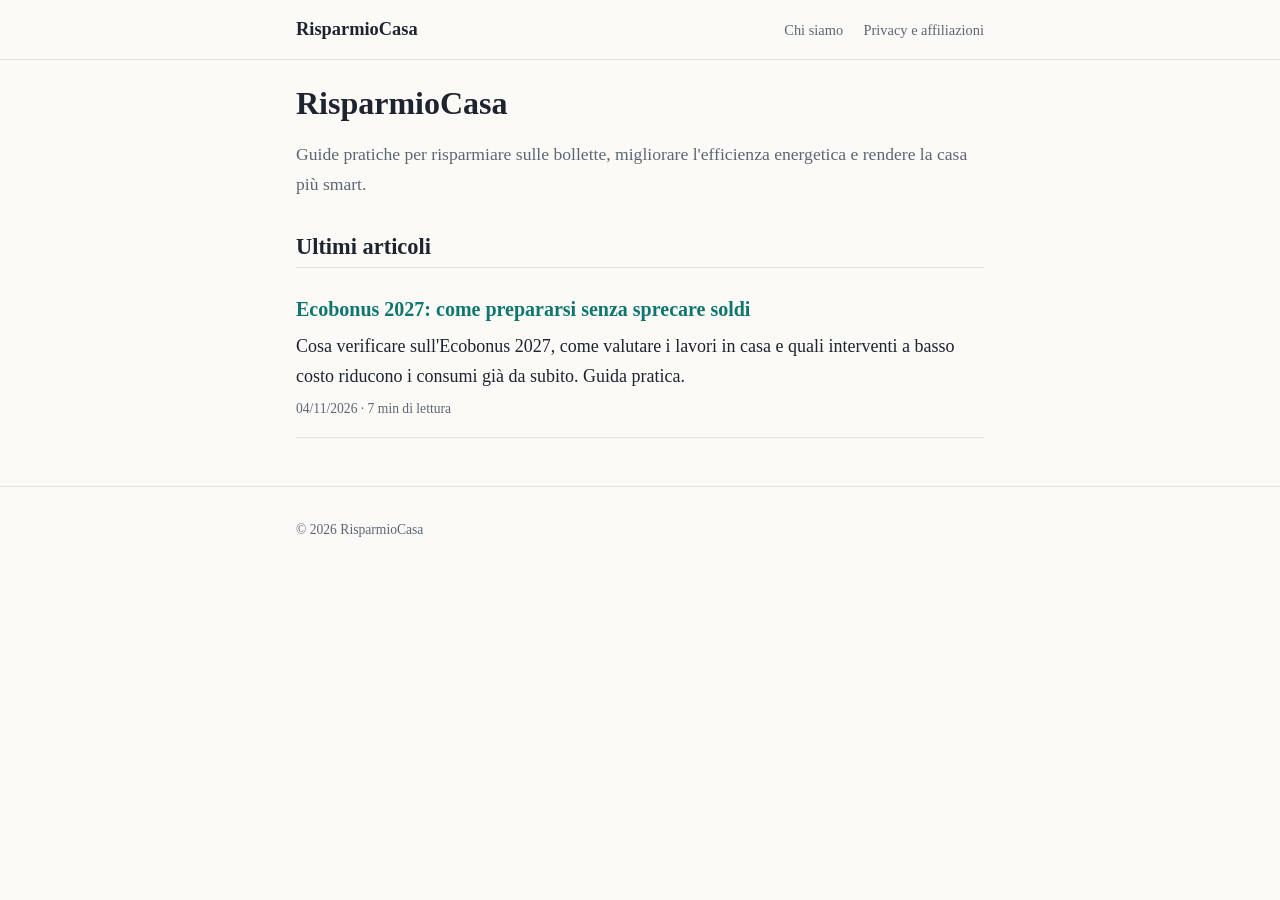
==== index.html @ 109e1e7c "Publish 2026-11-04 01:33 UTC" ====
<!doctype html>
<html lang="it">
<head>
<meta charset="utf-8">
<meta name="viewport" content="width=device-width,initial-scale=1">
<title>RisparmioCasa — Guide pratiche per risparmiare sulle bollette, migliorare l&#39;efficienza energetica e rendere la</title>
<meta name="description" content="Guide pratiche per risparmiare sulle bollette, migliorare l&#39;efficienza energetica e rendere la casa più smart.">
<link rel="canonical" href="https://gaddixone.github.io/risparmio-casa/">
<link rel="alternate" type="application/rss+xml" title="RisparmioCasa" href="https://gaddixone.github.io/risparmio-casa/rss.xml">
<meta property="og:site_name" content="RisparmioCasa">
<meta property="og:title" content="RisparmioCasa — Guide pratiche per risparmiare sulle bollette, migliorare l&#39;efficienza energetica e rendere la">
<meta property="og:description" content="Guide pratiche per risparmiare sulle bollette, migliorare l&#39;efficienza energetica e rendere la casa più smart.">
<meta property="og:url" content="https://gaddixone.github.io/risparmio-casa/">
<link rel="stylesheet" href="https://gaddixone.github.io/risparmio-casa/assets/style.css">


</head>
<body>
<header class="site-header">
  <div class="wrap">
    <a class="brand" href="https://gaddixone.github.io/risparmio-casa/">RisparmioCasa</a>
    <nav>
      <a href="https://gaddixone.github.io/risparmio-casa/about/">Chi siamo</a>
      <a href="https://gaddixone.github.io/risparmio-casa/privacy/">Privacy e affiliazioni</a>
    </nav>
  </div>
</header>
<main class="wrap">

<section class="hero">
  <h1>RisparmioCasa</h1>
  <p class="lead">Guide pratiche per risparmiare sulle bollette, migliorare l&#39;efficienza energetica e rendere la casa più smart.</p>
</section>
<h2 class="section-title">Ultimi articoli</h2>

<ul class="post-list">
  
  <li>
    <a class="post-title" href="https://gaddixone.github.io/risparmio-casa/posts/ecobonus-2027-come-prepararsi-senza-sprecare-soldi/">Ecobonus 2027: come prepararsi senza sprecare soldi</a>
    <p class="post-desc">Cosa verificare sull&#39;Ecobonus 2027, come valutare i lavori in casa e quali interventi a basso costo riducono i consumi già da subito. Guida pratica.</p>
    <p class="meta">04/11/2026 · 7 min di lettura</p>
  </li>
  
</ul>


</main>
<footer class="site-footer">
  <div class="wrap">
    <p>© 2026 RisparmioCasa</p>
  </div>
</footer>
</body>
</html>
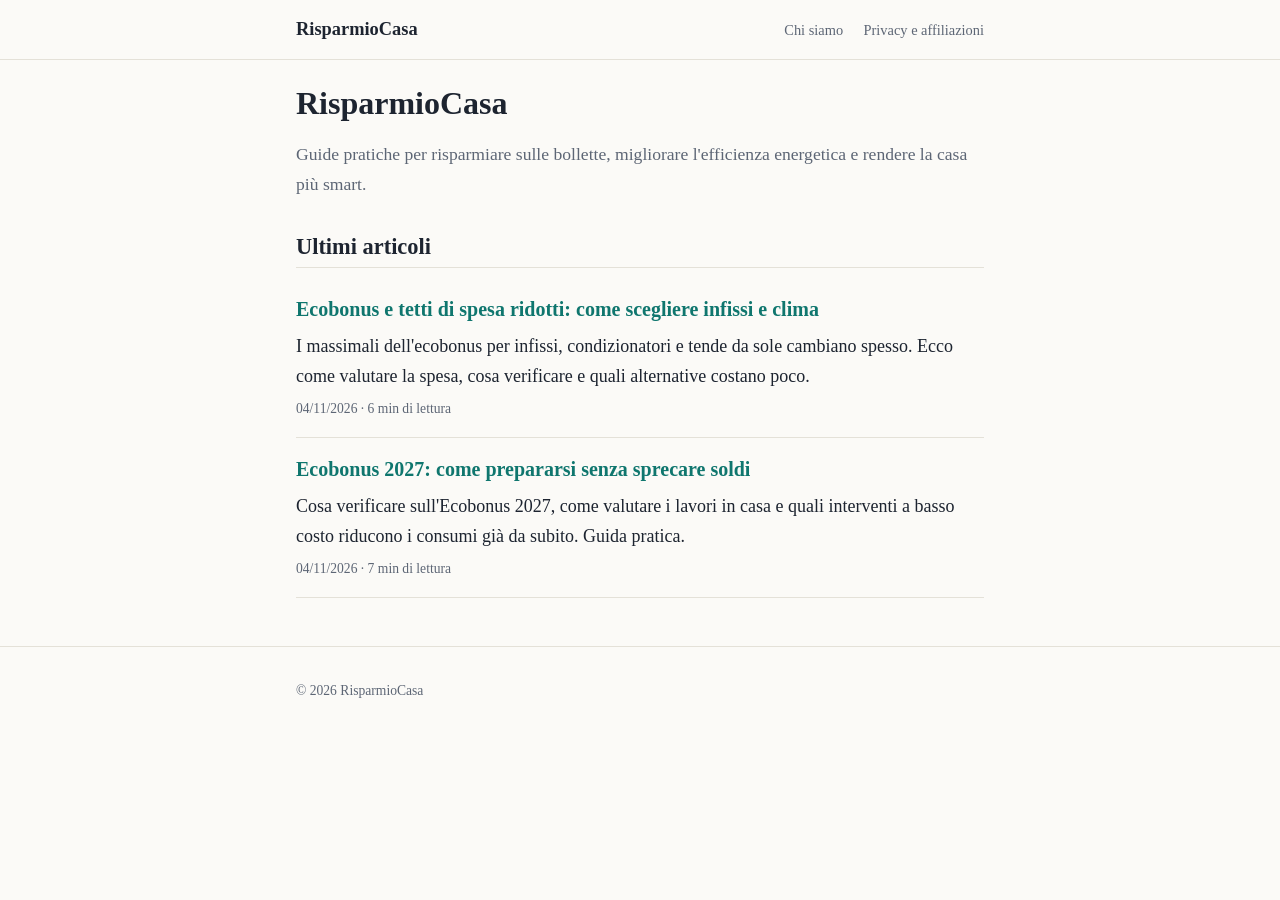
==== commit 4c5b5813: "Publish 2026-11-04 01:37 UTC" ====
--- a/index.html
+++ b/index.html
@@ -36,6 +36,12 @@
 <ul class="post-list">
   
   <li>
+    <a class="post-title" href="https://gaddixone.github.io/risparmio-casa/posts/ecobonus-e-tetti-di-spesa-ridotti-come-scegliere-infissi-e-clima/">Ecobonus e tetti di spesa ridotti: come scegliere infissi e clima</a>
+    <p class="post-desc">I massimali dell&#39;ecobonus per infissi, condizionatori e tende da sole cambiano spesso. Ecco come valutare la spesa, cosa verificare e quali alternative costano poco.</p>
+    <p class="meta">04/11/2026 · 6 min di lettura</p>
+  </li>
+  
+  <li>
     <a class="post-title" href="https://gaddixone.github.io/risparmio-casa/posts/ecobonus-2027-come-prepararsi-senza-sprecare-soldi/">Ecobonus 2027: come prepararsi senza sprecare soldi</a>
     <p class="post-desc">Cosa verificare sull&#39;Ecobonus 2027, come valutare i lavori in casa e quali interventi a basso costo riducono i consumi già da subito. Guida pratica.</p>
     <p class="meta">04/11/2026 · 7 min di lettura</p>
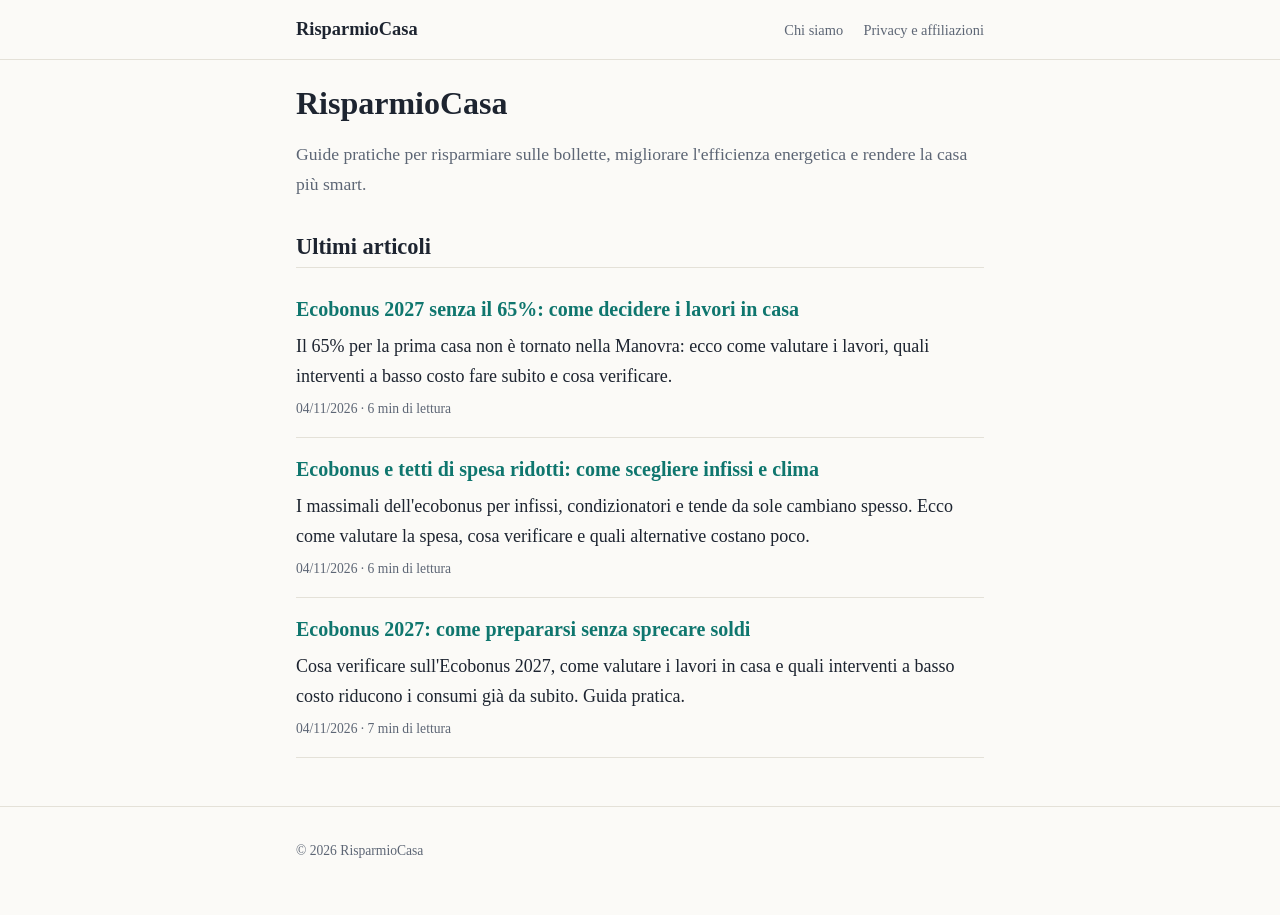
==== commit 421731d6: "Publish 2026-11-04 01:39 UTC" ====
--- a/index.html
+++ b/index.html
@@ -36,6 +36,12 @@
 <ul class="post-list">
   
   <li>
+    <a class="post-title" href="https://gaddixone.github.io/risparmio-casa/posts/ecobonus-2027-senza-il-65-come-decidere-i-lavori-in-casa/">Ecobonus 2027 senza il 65%: come decidere i lavori in casa</a>
+    <p class="post-desc">Il 65% per la prima casa non è tornato nella Manovra: ecco come valutare i lavori, quali interventi a basso costo fare subito e cosa verificare.</p>
+    <p class="meta">04/11/2026 · 6 min di lettura</p>
+  </li>
+  
+  <li>
     <a class="post-title" href="https://gaddixone.github.io/risparmio-casa/posts/ecobonus-e-tetti-di-spesa-ridotti-come-scegliere-infissi-e-clima/">Ecobonus e tetti di spesa ridotti: come scegliere infissi e clima</a>
     <p class="post-desc">I massimali dell&#39;ecobonus per infissi, condizionatori e tende da sole cambiano spesso. Ecco come valutare la spesa, cosa verificare e quali alternative costano poco.</p>
     <p class="meta">04/11/2026 · 6 min di lettura</p>
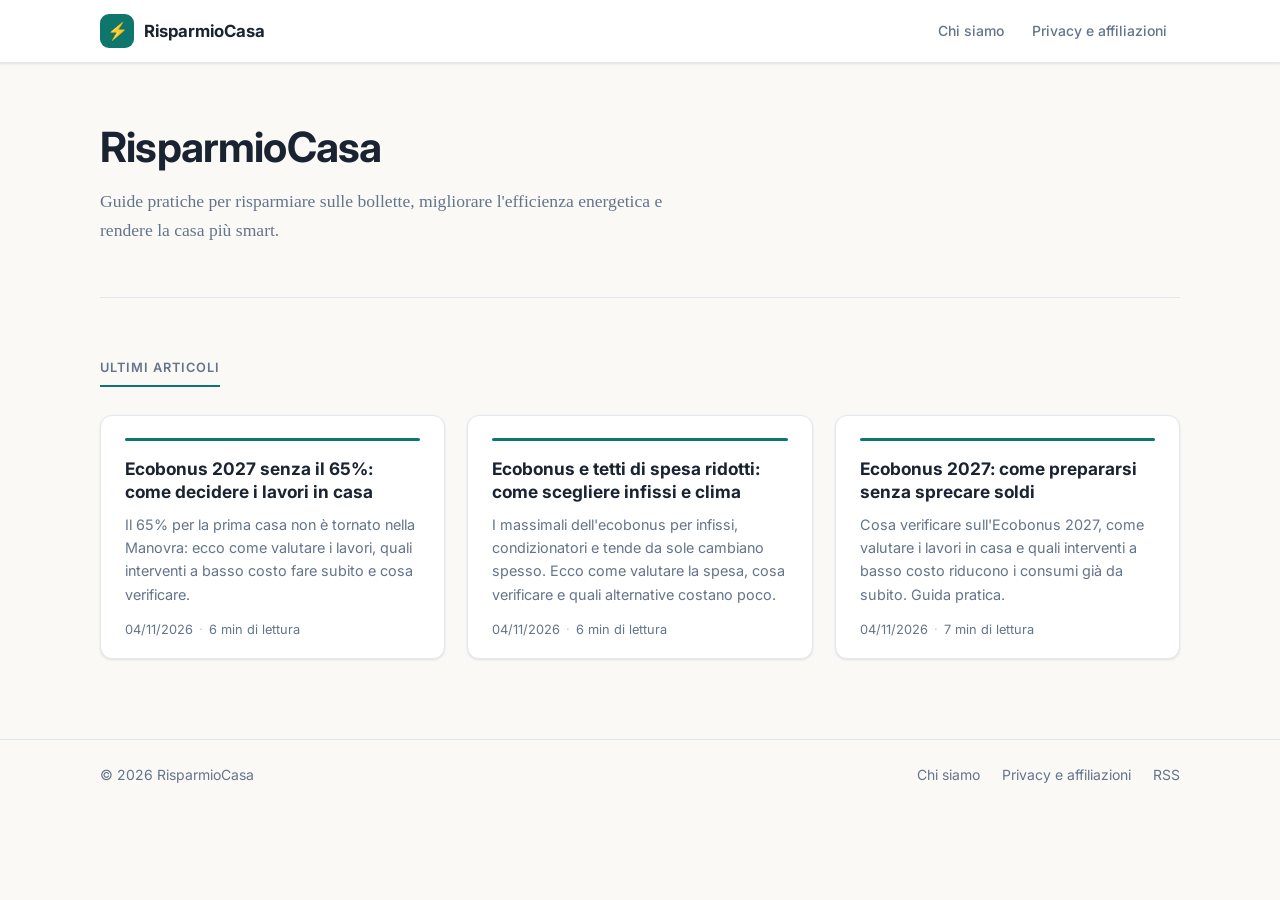
==== commit 5550b279: "Publish 2026-11-04 02:34 UTC" ====
--- a/index.html
+++ b/index.html
@@ -11,14 +11,21 @@
 <meta property="og:title" content="RisparmioCasa — Guide pratiche per risparmiare sulle bollette, migliorare l&#39;efficienza energetica e rendere la">
 <meta property="og:description" content="Guide pratiche per risparmiare sulle bollette, migliorare l&#39;efficienza energetica e rendere la casa più smart.">
 <meta property="og:url" content="https://gaddixone.github.io/risparmio-casa/">
+<link rel="preconnect" href="https://fonts.googleapis.com">
+<link rel="preconnect" href="https://fonts.gstatic.com" crossorigin>
+<link href="https://fonts.googleapis.com/css2?family=Inter:wght@400;500;600;700&display=swap" rel="stylesheet">
 <link rel="stylesheet" href="https://gaddixone.github.io/risparmio-casa/assets/style.css">
 
 
 </head>
-<body>
+<body class="page-home">
+<div id="progress"></div>
 <header class="site-header">
   <div class="wrap">
-    <a class="brand" href="https://gaddixone.github.io/risparmio-casa/">RisparmioCasa</a>
+    <a class="brand" href="https://gaddixone.github.io/risparmio-casa/">
+      <span class="brand-icon">⚡</span>
+      RisparmioCasa
+    </a>
     <nav>
       <a href="https://gaddixone.github.io/risparmio-casa/about/">Chi siamo</a>
       <a href="https://gaddixone.github.io/risparmio-casa/privacy/">Privacy e affiliazioni</a>
@@ -31,36 +38,70 @@
   <h1>RisparmioCasa</h1>
   <p class="lead">Guide pratiche per risparmiare sulle bollette, migliorare l&#39;efficienza energetica e rendere la casa più smart.</p>
 </section>
-<h2 class="section-title">Ultimi articoli</h2>
+<p class="section-title">Ultimi articoli</p>
 
-<ul class="post-list">
+<div class="card-grid">
   
-  <li>
-    <a class="post-title" href="https://gaddixone.github.io/risparmio-casa/posts/ecobonus-2027-senza-il-65-come-decidere-i-lavori-in-casa/">Ecobonus 2027 senza il 65%: come decidere i lavori in casa</a>
-    <p class="post-desc">Il 65% per la prima casa non è tornato nella Manovra: ecco come valutare i lavori, quali interventi a basso costo fare subito e cosa verificare.</p>
-    <p class="meta">04/11/2026 · 6 min di lettura</p>
-  </li>
+  <div class="card">
+    <div class="card-stripe"></div>
+    <a class="card-title" href="https://gaddixone.github.io/risparmio-casa/posts/ecobonus-2027-senza-il-65-come-decidere-i-lavori-in-casa/">Ecobonus 2027 senza il 65%: come decidere i lavori in casa</a>
+    <p class="card-desc">Il 65% per la prima casa non è tornato nella Manovra: ecco come valutare i lavori, quali interventi a basso costo fare subito e cosa verificare.</p>
+    <div class="card-meta">
+      <span>04/11/2026</span>
+      <span class="card-meta-sep">·</span>
+      <span>6 min di lettura</span>
+    </div>
+  </div>
   
-  <li>
-    <a class="post-title" href="https://gaddixone.github.io/risparmio-casa/posts/ecobonus-e-tetti-di-spesa-ridotti-come-scegliere-infissi-e-clima/">Ecobonus e tetti di spesa ridotti: come scegliere infissi e clima</a>
-    <p class="post-desc">I massimali dell&#39;ecobonus per infissi, condizionatori e tende da sole cambiano spesso. Ecco come valutare la spesa, cosa verificare e quali alternative costano poco.</p>
-    <p class="meta">04/11/2026 · 6 min di lettura</p>
-  </li>
+  <div class="card">
+    <div class="card-stripe"></div>
+    <a class="card-title" href="https://gaddixone.github.io/risparmio-casa/posts/ecobonus-e-tetti-di-spesa-ridotti-come-scegliere-infissi-e-clima/">Ecobonus e tetti di spesa ridotti: come scegliere infissi e clima</a>
+    <p class="card-desc">I massimali dell&#39;ecobonus per infissi, condizionatori e tende da sole cambiano spesso. Ecco come valutare la spesa, cosa verificare e quali alternative costano poco.</p>
+    <div class="card-meta">
+      <span>04/11/2026</span>
+      <span class="card-meta-sep">·</span>
+      <span>6 min di lettura</span>
+    </div>
+  </div>
   
-  <li>
-    <a class="post-title" href="https://gaddixone.github.io/risparmio-casa/posts/ecobonus-2027-come-prepararsi-senza-sprecare-soldi/">Ecobonus 2027: come prepararsi senza sprecare soldi</a>
-    <p class="post-desc">Cosa verificare sull&#39;Ecobonus 2027, come valutare i lavori in casa e quali interventi a basso costo riducono i consumi già da subito. Guida pratica.</p>
-    <p class="meta">04/11/2026 · 7 min di lettura</p>
-  </li>
+  <div class="card">
+    <div class="card-stripe"></div>
+    <a class="card-title" href="https://gaddixone.github.io/risparmio-casa/posts/ecobonus-2027-come-prepararsi-senza-sprecare-soldi/">Ecobonus 2027: come prepararsi senza sprecare soldi</a>
+    <p class="card-desc">Cosa verificare sull&#39;Ecobonus 2027, come valutare i lavori in casa e quali interventi a basso costo riducono i consumi già da subito. Guida pratica.</p>
+    <div class="card-meta">
+      <span>04/11/2026</span>
+      <span class="card-meta-sep">·</span>
+      <span>7 min di lettura</span>
+    </div>
+  </div>
   
-</ul>
+</div>
 
 
 </main>
 <footer class="site-footer">
   <div class="wrap">
-    <p>© 2026 RisparmioCasa</p>
+    <div class="footer-inner">
+      <span>© 2026 RisparmioCasa</span>
+      <div class="footer-links">
+        <a href="https://gaddixone.github.io/risparmio-casa/about/">Chi siamo</a>
+        <a href="https://gaddixone.github.io/risparmio-casa/privacy/">Privacy e affiliazioni</a>
+        <a href="https://gaddixone.github.io/risparmio-casa/rss.xml">RSS</a>
+      </div>
+    </div>
+    
   </div>
 </footer>
+<script>
+  (function(){
+    var bar = document.getElementById('progress');
+    if (!bar || !document.body.classList.contains('page-post')) return;
+    document.addEventListener('scroll', function(){
+      var h = document.documentElement;
+      var pct = h.scrollTop / (h.scrollHeight - h.clientHeight) * 100;
+      bar.style.width = Math.min(pct, 100) + '%';
+    }, {passive: true});
+  })();
+</script>
 </body>
 </html>
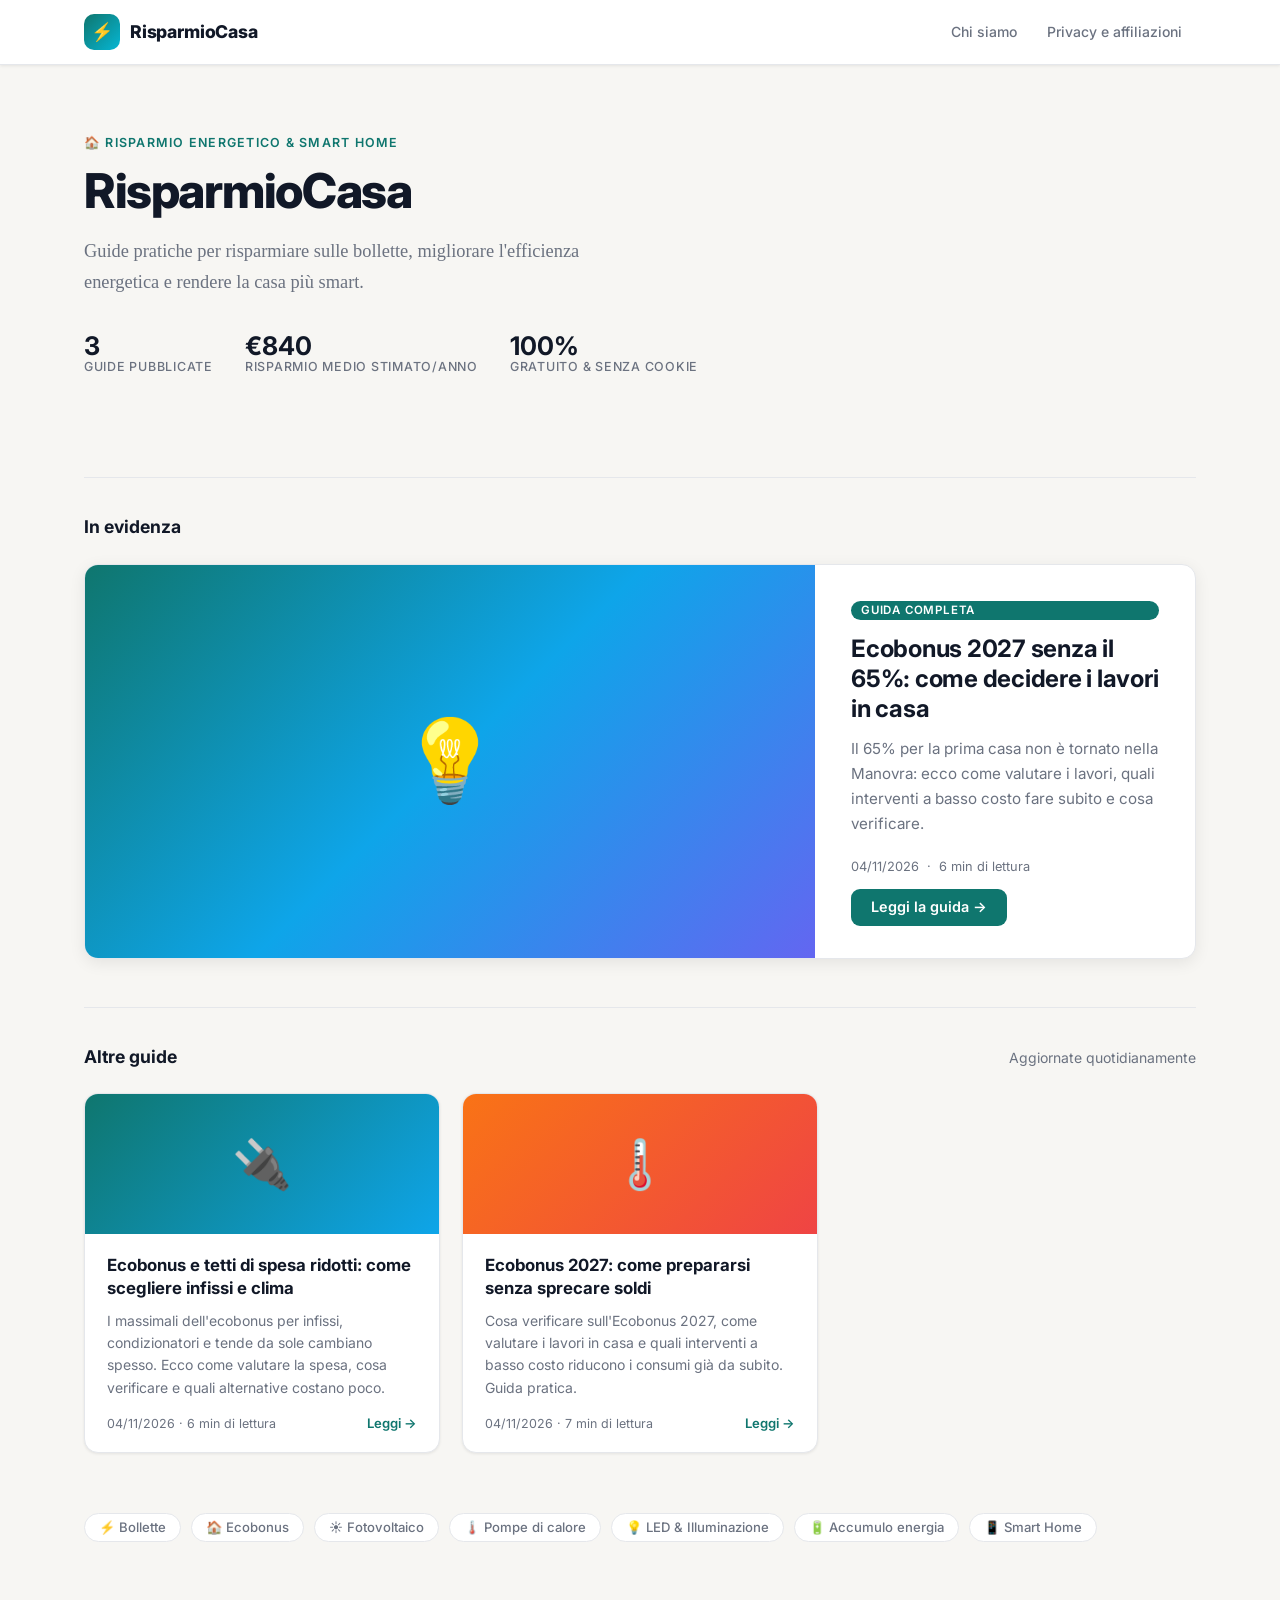
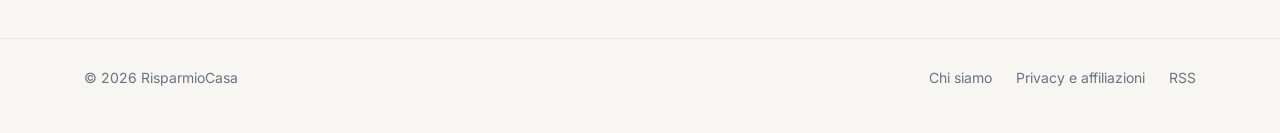
==== commit c3353dfe: "Publish 2026-11-04 02:49 UTC" ====
--- a/index.html
+++ b/index.html
@@ -35,48 +35,104 @@
 <main class="wrap">
 
 <section class="hero">
+  <p class="hero-eyebrow">🏠 Risparmio energetico &amp; Smart Home</p>
   <h1>RisparmioCasa</h1>
   <p class="lead">Guide pratiche per risparmiare sulle bollette, migliorare l&#39;efficienza energetica e rendere la casa più smart.</p>
+  <div class="hero-stats">
+    <div class="stat-item">
+      <span class="stat-num">3</span>
+      <span class="stat-label">Guide pubblicate</span>
+    </div>
+    <div class="stat-item">
+      <span class="stat-num">€840</span>
+      <span class="stat-label">Risparmio medio stimato/anno</span>
+    </div>
+    <div class="stat-item">
+      <span class="stat-num">100%</span>
+      <span class="stat-label">Gratuito &amp; senza cookie</span>
+    </div>
+  </div>
 </section>
-<p class="section-title">Ultimi articoli</p>
+
+<hr class="divider">
+
+
+
+
+
+<div class="section-header">
+  <span class="section-title">In evidenza</span>
+</div>
+
+<a href="https://gaddixone.github.io/risparmio-casa/posts/ecobonus-2027-senza-il-65-come-decidere-i-lavori-in-casa/" style="text-decoration:none;">
+  <div class="featured-card">
+    <div class="featured-thumb">💡</div>
+    <div class="featured-body">
+      <span class="featured-badge">Guida completa</span>
+      <span class="featured-title">Ecobonus 2027 senza il 65%: come decidere i lavori in casa</span>
+      <p class="featured-desc">Il 65% per la prima casa non è tornato nella Manovra: ecco come valutare i lavori, quali interventi a basso costo fare subito e cosa verificare.</p>
+      <div class="featured-cta">
+        <div class="featured-meta" style="margin-bottom:16px;">
+          <span>04/11/2026</span>
+          <span>·</span>
+          <span>6 min di lettura</span>
+        </div>
+        <span class="btn">Leggi la guida →</span>
+      </div>
+    </div>
+  </div>
+</a>
+
+
+<hr class="divider" style="margin-top:48px;">
+<div class="section-header">
+  <span class="section-title">Altre guide</span>
+  <span class="section-sub">Aggiornate quotidianamente</span>
+</div>
+
 
 <div class="card-grid">
   
+  
   <div class="card">
-    <div class="card-stripe"></div>
-    <a class="card-title" href="https://gaddixone.github.io/risparmio-casa/posts/ecobonus-2027-senza-il-65-come-decidere-i-lavori-in-casa/">Ecobonus 2027 senza il 65%: come decidere i lavori in casa</a>
-    <p class="card-desc">Il 65% per la prima casa non è tornato nella Manovra: ecco come valutare i lavori, quali interventi a basso costo fare subito e cosa verificare.</p>
-    <div class="card-meta">
-      <span>04/11/2026</span>
-      <span class="card-meta-sep">·</span>
-      <span>6 min di lettura</span>
+    <div class="card-thumb card-thumb-0">🔌</div>
+    <div class="card-body">
+      <a class="card-title" href="https://gaddixone.github.io/risparmio-casa/posts/ecobonus-e-tetti-di-spesa-ridotti-come-scegliere-infissi-e-clima/">Ecobonus e tetti di spesa ridotti: come scegliere infissi e clima</a>
+      <p class="card-desc">I massimali dell&#39;ecobonus per infissi, condizionatori e tende da sole cambiano spesso. Ecco come valutare la spesa, cosa verificare e quali alternative costano poco.</p>
+      <div class="card-footer">
+        <span class="card-meta">04/11/2026 · 6 min di lettura</span>
+        <a class="card-link" href="https://gaddixone.github.io/risparmio-casa/posts/ecobonus-e-tetti-di-spesa-ridotti-come-scegliere-infissi-e-clima/">Leggi →</a>
+      </div>
     </div>
   </div>
   
-  <div class="card">
-    <div class="card-stripe"></div>
-    <a class="card-title" href="https://gaddixone.github.io/risparmio-casa/posts/ecobonus-e-tetti-di-spesa-ridotti-come-scegliere-infissi-e-clima/">Ecobonus e tetti di spesa ridotti: come scegliere infissi e clima</a>
-    <p class="card-desc">I massimali dell&#39;ecobonus per infissi, condizionatori e tende da sole cambiano spesso. Ecco come valutare la spesa, cosa verificare e quali alternative costano poco.</p>
-    <div class="card-meta">
-      <span>04/11/2026</span>
-      <span class="card-meta-sep">·</span>
-      <span>6 min di lettura</span>
-    </div>
-  </div>
   
   <div class="card">
-    <div class="card-stripe"></div>
-    <a class="card-title" href="https://gaddixone.github.io/risparmio-casa/posts/ecobonus-2027-come-prepararsi-senza-sprecare-soldi/">Ecobonus 2027: come prepararsi senza sprecare soldi</a>
-    <p class="card-desc">Cosa verificare sull&#39;Ecobonus 2027, come valutare i lavori in casa e quali interventi a basso costo riducono i consumi già da subito. Guida pratica.</p>
-    <div class="card-meta">
-      <span>04/11/2026</span>
-      <span class="card-meta-sep">·</span>
-      <span>7 min di lettura</span>
+    <div class="card-thumb card-thumb-1">🌡️</div>
+    <div class="card-body">
+      <a class="card-title" href="https://gaddixone.github.io/risparmio-casa/posts/ecobonus-2027-come-prepararsi-senza-sprecare-soldi/">Ecobonus 2027: come prepararsi senza sprecare soldi</a>
+      <p class="card-desc">Cosa verificare sull&#39;Ecobonus 2027, come valutare i lavori in casa e quali interventi a basso costo riducono i consumi già da subito. Guida pratica.</p>
+      <div class="card-footer">
+        <span class="card-meta">04/11/2026 · 7 min di lettura</span>
+        <a class="card-link" href="https://gaddixone.github.io/risparmio-casa/posts/ecobonus-2027-come-prepararsi-senza-sprecare-soldi/">Leggi →</a>
+      </div>
     </div>
   </div>
   
 </div>
 
+
+
+
+<div class="topics-strip">
+  <span class="topic-chip">⚡ Bollette</span>
+  <span class="topic-chip">🏠 Ecobonus</span>
+  <span class="topic-chip">☀️ Fotovoltaico</span>
+  <span class="topic-chip">🌡️ Pompe di calore</span>
+  <span class="topic-chip">💡 LED &amp; Illuminazione</span>
+  <span class="topic-chip">🔋 Accumulo energia</span>
+  <span class="topic-chip">📱 Smart Home</span>
+</div>
 
 </main>
 <footer class="site-footer">
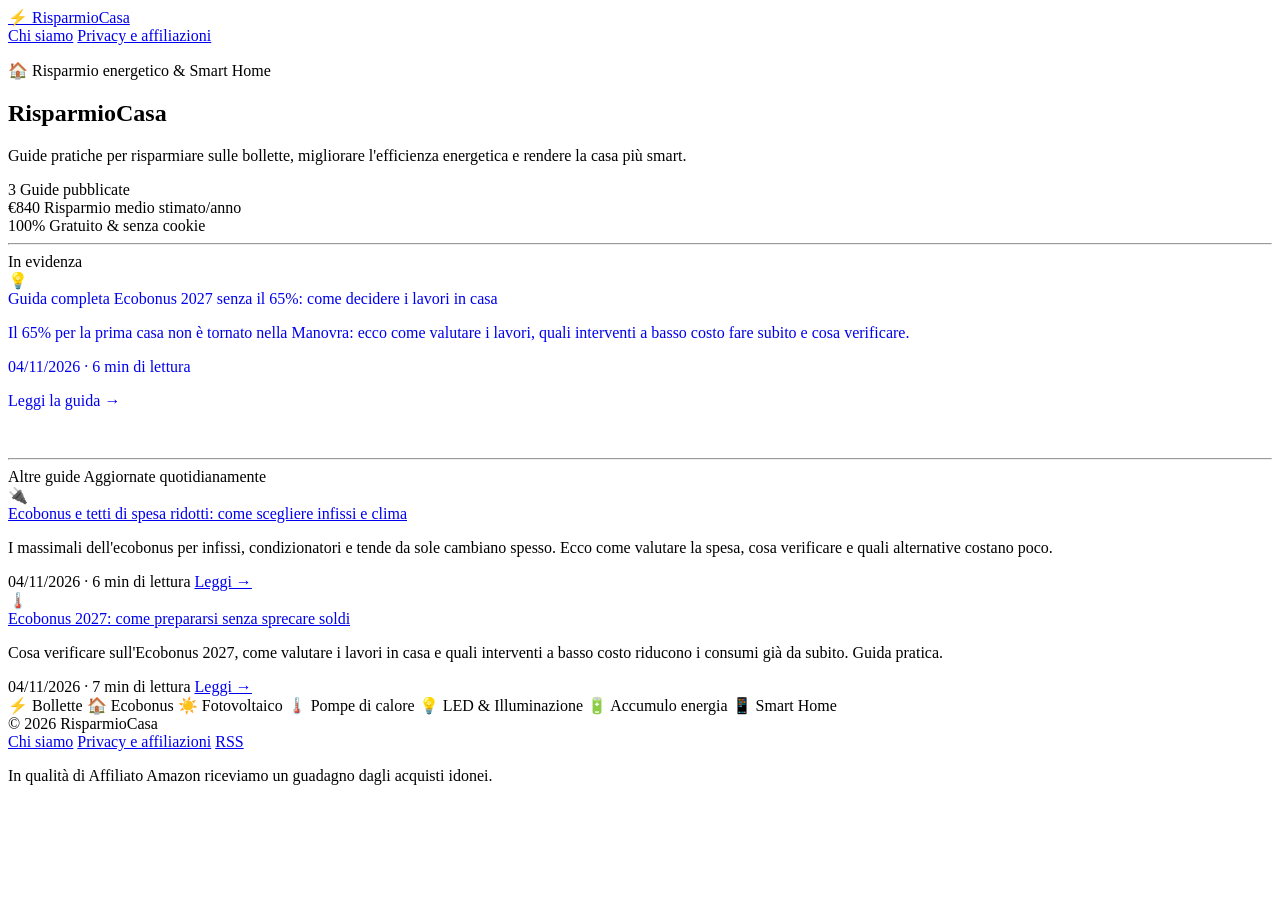
==== commit ce39a838: "Publish 2026-11-04 03:29 UTC" ====
--- a/index.html
+++ b/index.html
@@ -5,16 +5,16 @@
 <meta name="viewport" content="width=device-width,initial-scale=1">
 <title>RisparmioCasa — Guide pratiche per risparmiare sulle bollette, migliorare l&#39;efficienza energetica e rendere la</title>
 <meta name="description" content="Guide pratiche per risparmiare sulle bollette, migliorare l&#39;efficienza energetica e rendere la casa più smart.">
-<link rel="canonical" href="https://gaddixone.github.io/risparmio-casa/">
-<link rel="alternate" type="application/rss+xml" title="RisparmioCasa" href="https://gaddixone.github.io/risparmio-casa/rss.xml">
+<link rel="canonical" href="https://risparmio-casa.it/">
+<link rel="alternate" type="application/rss+xml" title="RisparmioCasa" href="https://risparmio-casa.it/rss.xml">
 <meta property="og:site_name" content="RisparmioCasa">
 <meta property="og:title" content="RisparmioCasa — Guide pratiche per risparmiare sulle bollette, migliorare l&#39;efficienza energetica e rendere la">
 <meta property="og:description" content="Guide pratiche per risparmiare sulle bollette, migliorare l&#39;efficienza energetica e rendere la casa più smart.">
-<meta property="og:url" content="https://gaddixone.github.io/risparmio-casa/">
+<meta property="og:url" content="https://risparmio-casa.it/">
 <link rel="preconnect" href="https://fonts.googleapis.com">
 <link rel="preconnect" href="https://fonts.gstatic.com" crossorigin>
 <link href="https://fonts.googleapis.com/css2?family=Inter:wght@400;500;600;700&display=swap" rel="stylesheet">
-<link rel="stylesheet" href="https://gaddixone.github.io/risparmio-casa/assets/style.css">
+<link rel="stylesheet" href="https://risparmio-casa.it/assets/style.css">
 
 
 </head>
@@ -22,13 +22,13 @@
 <div id="progress"></div>
 <header class="site-header">
   <div class="wrap">
-    <a class="brand" href="https://gaddixone.github.io/risparmio-casa/">
+    <a class="brand" href="https://risparmio-casa.it/">
       <span class="brand-icon">⚡</span>
       RisparmioCasa
     </a>
     <nav>
-      <a href="https://gaddixone.github.io/risparmio-casa/about/">Chi siamo</a>
-      <a href="https://gaddixone.github.io/risparmio-casa/privacy/">Privacy e affiliazioni</a>
+      <a href="https://risparmio-casa.it/about/">Chi siamo</a>
+      <a href="https://risparmio-casa.it/privacy/">Privacy e affiliazioni</a>
     </nav>
   </div>
 </header>
@@ -64,7 +64,7 @@
   <span class="section-title">In evidenza</span>
 </div>
 
-<a href="https://gaddixone.github.io/risparmio-casa/posts/ecobonus-2027-senza-il-65-come-decidere-i-lavori-in-casa/" style="text-decoration:none;">
+<a href="https://risparmio-casa.it/posts/ecobonus-2027-senza-il-65-come-decidere-i-lavori-in-casa/" style="text-decoration:none;">
   <div class="featured-card">
     <div class="featured-thumb">💡</div>
     <div class="featured-body">
@@ -97,11 +97,11 @@
   <div class="card">
     <div class="card-thumb card-thumb-0">🔌</div>
     <div class="card-body">
-      <a class="card-title" href="https://gaddixone.github.io/risparmio-casa/posts/ecobonus-e-tetti-di-spesa-ridotti-come-scegliere-infissi-e-clima/">Ecobonus e tetti di spesa ridotti: come scegliere infissi e clima</a>
+      <a class="card-title" href="https://risparmio-casa.it/posts/ecobonus-e-tetti-di-spesa-ridotti-come-scegliere-infissi-e-clima/">Ecobonus e tetti di spesa ridotti: come scegliere infissi e clima</a>
       <p class="card-desc">I massimali dell&#39;ecobonus per infissi, condizionatori e tende da sole cambiano spesso. Ecco come valutare la spesa, cosa verificare e quali alternative costano poco.</p>
       <div class="card-footer">
         <span class="card-meta">04/11/2026 · 6 min di lettura</span>
-        <a class="card-link" href="https://gaddixone.github.io/risparmio-casa/posts/ecobonus-e-tetti-di-spesa-ridotti-come-scegliere-infissi-e-clima/">Leggi →</a>
+        <a class="card-link" href="https://risparmio-casa.it/posts/ecobonus-e-tetti-di-spesa-ridotti-come-scegliere-infissi-e-clima/">Leggi →</a>
       </div>
     </div>
   </div>
@@ -110,11 +110,11 @@
   <div class="card">
     <div class="card-thumb card-thumb-1">🌡️</div>
     <div class="card-body">
-      <a class="card-title" href="https://gaddixone.github.io/risparmio-casa/posts/ecobonus-2027-come-prepararsi-senza-sprecare-soldi/">Ecobonus 2027: come prepararsi senza sprecare soldi</a>
+      <a class="card-title" href="https://risparmio-casa.it/posts/ecobonus-2027-come-prepararsi-senza-sprecare-soldi/">Ecobonus 2027: come prepararsi senza sprecare soldi</a>
       <p class="card-desc">Cosa verificare sull&#39;Ecobonus 2027, come valutare i lavori in casa e quali interventi a basso costo riducono i consumi già da subito. Guida pratica.</p>
       <div class="card-footer">
         <span class="card-meta">04/11/2026 · 7 min di lettura</span>
-        <a class="card-link" href="https://gaddixone.github.io/risparmio-casa/posts/ecobonus-2027-come-prepararsi-senza-sprecare-soldi/">Leggi →</a>
+        <a class="card-link" href="https://risparmio-casa.it/posts/ecobonus-2027-come-prepararsi-senza-sprecare-soldi/">Leggi →</a>
       </div>
     </div>
   </div>
@@ -140,12 +140,12 @@
     <div class="footer-inner">
       <span>© 2026 RisparmioCasa</span>
       <div class="footer-links">
-        <a href="https://gaddixone.github.io/risparmio-casa/about/">Chi siamo</a>
-        <a href="https://gaddixone.github.io/risparmio-casa/privacy/">Privacy e affiliazioni</a>
-        <a href="https://gaddixone.github.io/risparmio-casa/rss.xml">RSS</a>
+        <a href="https://risparmio-casa.it/about/">Chi siamo</a>
+        <a href="https://risparmio-casa.it/privacy/">Privacy e affiliazioni</a>
+        <a href="https://risparmio-casa.it/rss.xml">RSS</a>
       </div>
     </div>
-    
+    <p class="footer-disc">In qualità di Affiliato Amazon riceviamo un guadagno dagli acquisti idonei.</p>
   </div>
 </footer>
 <script>
